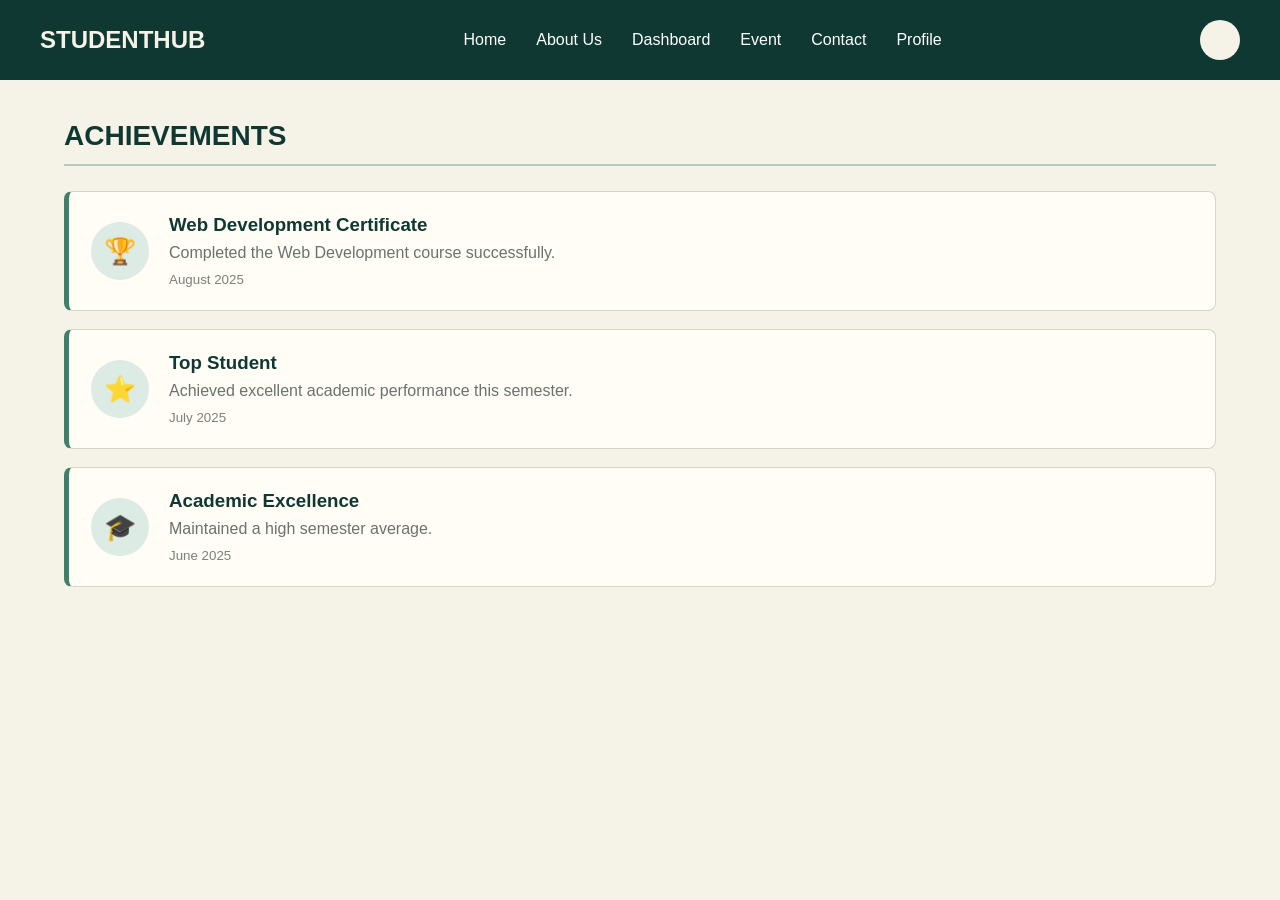
==== Page/achievement.html @ 39e1b29e "first commit" ====
<!DOCTYPE html>
<html lang="en">
<head>
    <meta charset="UTF-8">
    <meta name="viewport" content="width=device-width, initial-scale=1.0">
    <title>StudentHub - Achievements</title>
    <link rel="stylesheet" href="../CSS/achievement.css">
</head>
<body>

<div class="navbar">
    <div class="logo">STUDENTHUB</div>

    <ul>
        <li><a href="home.html">Home</a></li>
        <li><a href="about.html">About Us</a></li>
        <li><a href="dashboard.html">Dashboard</a></li>
        <li><a href="event.html">Event</a></li>
        <li><a href="contact.html">Contact</a></li>
        <li><a href="profile.html">Profile</a></li>
    </ul>

    <div class="profile"></div>
</div>

<div class="container">

    <h2>ACHIEVEMENTS</h2>

    <div class="achievement">
        <div class="icon">🏆</div>
        <div>
            <h3>Web Development Certificate</h3>
            <p>Completed the Web Development course successfully.</p>
            <small>August 2025</small>
        </div>
    </div>

    <div class="achievement">
        <div class="icon">⭐</div>
        <div>
            <h3>Top Student</h3>
            <p>Achieved excellent academic performance this semester.</p>
            <small>July 2025</small>
        </div>
    </div>

    <div class="achievement">
        <div class="icon">🎓</div>
        <div>
            <h3>Academic Excellence</h3>
            <p>Maintained a high semester average.</p>
            <small>June 2025</small>
        </div>
    </div>

</div>
<script src="JS/theme.js"></script>

</body>
</html>
---- CSS/achievement.css ----
*{
    margin:0;
    padding:0;
    box-sizing:border-box;
    font-family:Arial,sans-serif;
}

body{
    background:#f5f2e8;
    color:#102f2a;
}

/* Navbar */
.navbar{
    background:#103832;
    color:white;
    display:flex;
    justify-content:space-between;
    align-items:center;
    padding:20px 40px;
}

.logo{
    font-size:24px;
    font-weight:bold;
    color:#f5f2e8;
}

.navbar ul{
    display:flex;
    list-style:none;
}

.navbar li{
    margin:0 15px;
}

.navbar a{
    color:white;
    text-decoration:none;
}

.navbar a:hover{
    color:#8bc8b5;
}

.profile{
    width:40px;
    height:40px;
    background:#f5f2e8;
    border-radius:50%;
}

/* Page */
.container{
    width:90%;
    margin:40px auto;
}

h2{
    color:#103832;
    font-size:28px;
    margin-bottom:25px;
    border-bottom:2px solid #b8c9c1;
    padding-bottom:12px;
}

/* Achievement Cards */
.achievement{
    background:#fffdf5;
    border:1px solid #d8d4c7;
    border-left:5px solid #3f806d;
    padding:22px;
    margin-bottom:18px;
    display:flex;
    align-items:center;
    gap:20px;
    border-radius:8px;
}

.icon{
    width:58px;
    height:58px;
    background:#dcebe4;
    border-radius:50%;
    display:flex;
    align-items:center;
    justify-content:center;
    font-size:26px;
}

.achievement h3{
    color:#103832;
    margin-bottom:8px;
}

.achievement p{
    color:#68736f;
    margin-bottom:8px;
}

.achievement small{
    color:#7b817d;
}
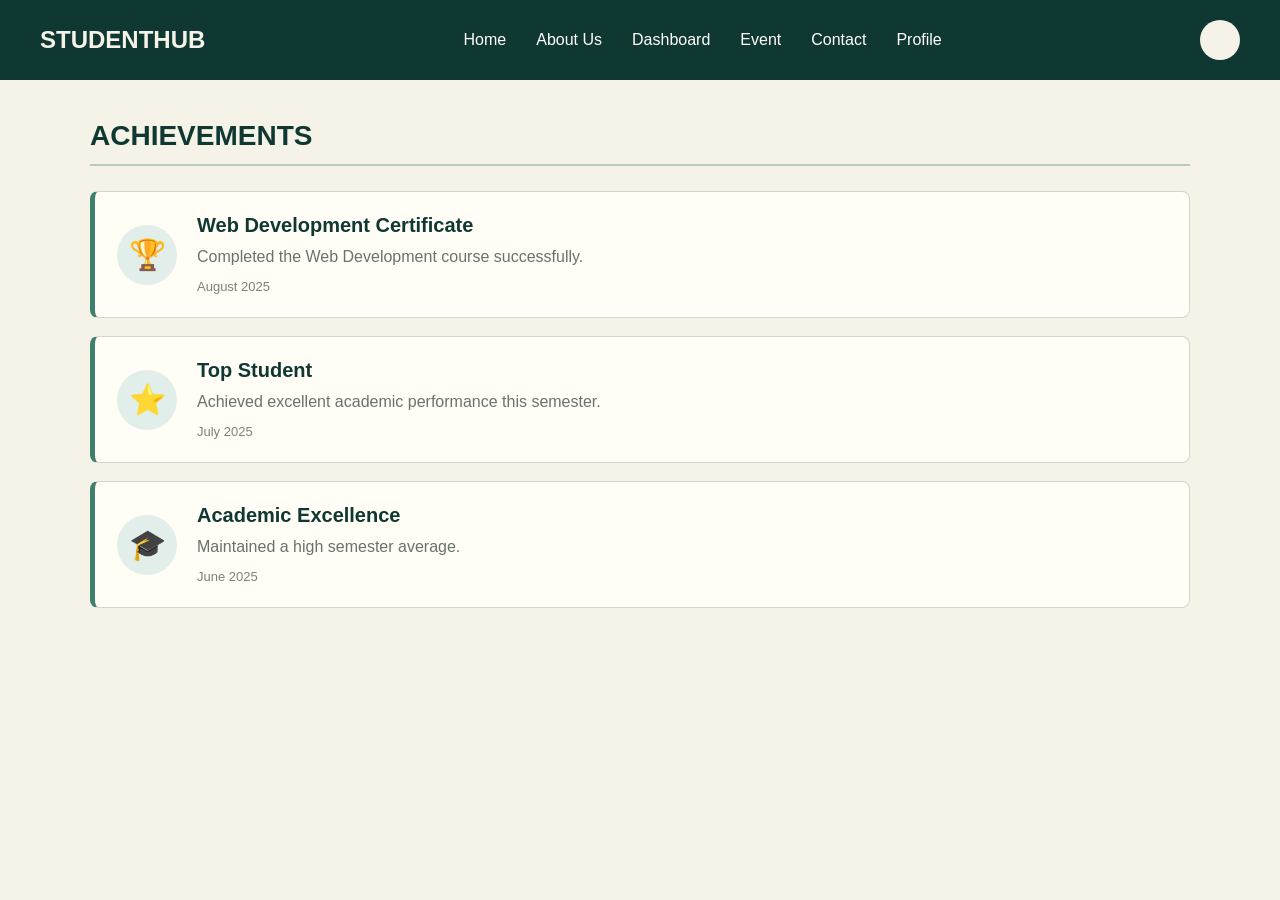
==== commit a6a084d1: "first commit" ====
--- a/Page/achievement.html
+++ b/Page/achievement.html
@@ -56,6 +56,7 @@
 
 </div>
 <script src="JS/theme.js"></script>
+<script src="../JS/achievement.js"></script>
 
 </body>
 </html>
--- a/CSS/achievement.css
+++ b/CSS/achievement.css
@@ -1,104 +1,288 @@
-*{
-    margin:0;
-    padding:0;
-    box-sizing:border-box;
-    font-family:Arial,sans-serif;
-}
-
-body{
-    background:#f5f2e8;
-    color:#102f2a;
-}
-
-/* Navbar */
-.navbar{
-    background:#103832;
-    color:white;
-    display:flex;
-    justify-content:space-between;
-    align-items:center;
-    padding:20px 40px;
-}
-
-.logo{
-    font-size:24px;
-    font-weight:bold;
-    color:#f5f2e8;
-}
-
-.navbar ul{
-    display:flex;
-    list-style:none;
-}
-
-.navbar li{
-    margin:0 15px;
-}
-
-.navbar a{
-    color:white;
-    text-decoration:none;
-}
-
-.navbar a:hover{
-    color:#8bc8b5;
-}
-
-.profile{
-    width:40px;
-    height:40px;
-    background:#f5f2e8;
-    border-radius:50%;
-}
-
-/* Page */
-.container{
-    width:90%;
-    margin:40px auto;
-}
-
-h2{
-    color:#103832;
-    font-size:28px;
-    margin-bottom:25px;
-    border-bottom:2px solid #b8c9c1;
-    padding-bottom:12px;
-}
+* {
+    margin: 0;
+    padding: 0;
+    box-sizing: border-box;
+    font-family: Arial, sans-serif;
+}
+
+/* ================= BODY ================= */
+
+body {
+    background: #f5f2e8;
+    color: #102f2a;
+    min-height: 100vh;
+}
+
+
+/* ================= NAVBAR ================= */
+
+.navbar {
+    background: #103832;
+    color: white;
+    display: flex;
+    justify-content: space-between;
+    align-items: center;
+    padding: 20px 40px;
+}
+
+.logo {
+    font-size: 24px;
+    font-weight: bold;
+    color: #f5f2e8;
+}
+
+.navbar ul {
+    display: flex;
+    list-style: none;
+}
+
+.navbar li {
+    margin: 0 15px;
+}
+
+.navbar a {
+    color: white;
+    text-decoration: none;
+    transition: 0.3s;
+}
+
+.navbar a:hover {
+    color: #8bc8b5;
+}
+
+/* Profile Circle */
+
+.profile {
+    width: 40px;
+    height: 40px;
+    background: #f5f2e8;
+    border-radius: 50%;
+}
+
+
+/* ================= PAGE CONTAINER ================= */
+
+.container {
+    width: 90%;
+    max-width: 1100px;
+    margin: 40px auto;
+}
+
+
+/* ================= PAGE TITLE ================= */
+
+.container h2 {
+    color: #103832;
+    font-size: 28px;
+    margin-bottom: 25px;
+    border-bottom: 2px solid #b8c9c1;
+    padding-bottom: 12px;
+}
+
+
+/* ================= ACHIEVEMENT CARDS ================= */
+
+.achievement {
+    background: #fffdf5;
+    border: 1px solid #d8d4c7;
+    border-left: 5px solid #3f806d;
+    padding: 22px;
+    margin-bottom: 18px;
+
+    display: flex;
+    align-items: center;
+    gap: 20px;
+
+    border-radius: 8px;
+
+    cursor: pointer;
+
+    transition:
+        transform 0.3s ease,
+        box-shadow 0.3s ease,
+        background 0.3s ease;
+}
+
+.achievement:hover {
+    transform: translateY(-5px);
+    box-shadow: 0 8px 20px rgba(0, 0, 0, 0.10);
+}
+
+
+/* ================= ACHIEVEMENT ICON ================= */
+
+.icon {
+    width: 60px;
+    height: 60px;
+
+    background: #e2eee9;
+    border-radius: 50%;
+
+    display: flex;
+    justify-content: center;
+    align-items: center;
+
+    font-size: 30px;
+
+    flex-shrink: 0;
+}
+
+
+/* ================= ACHIEVEMENT TEXT ================= */
+
+.achievement h3 {
+    color: #103832;
+    margin-bottom: 8px;
+    font-size: 20px;
+}
+
+.achievement p {
+    color: #68736f;
+    margin-bottom: 8px;
+    line-height: 1.5;
+}
+
+.achievement small {
+    color: #7b817d;
+    font-size: 13px;
+}
+
+
+/* ================= DARK MODE ================= */
+
+body.dark {
+    background: #0d2823;
+    color: #f5f3ea;
+}
+
+
+/* Container */
+
+body.dark .container {
+    color: #f5f3ea;
+}
+
+
+/* Heading */
+
+body.dark .container h2 {
+    color: #f5f3ea;
+    border-color: #355f55;
+}
+
 
 /* Achievement Cards */
-.achievement{
-    background:#fffdf5;
-    border:1px solid #d8d4c7;
-    border-left:5px solid #3f806d;
-    padding:22px;
-    margin-bottom:18px;
-    display:flex;
-    align-items:center;
-    gap:20px;
-    border-radius:8px;
-}
-
-.icon{
-    width:58px;
-    height:58px;
-    background:#dcebe4;
-    border-radius:50%;
-    display:flex;
-    align-items:center;
-    justify-content:center;
-    font-size:26px;
-}
-
-.achievement h3{
-    color:#103832;
-    margin-bottom:8px;
-}
-
-.achievement p{
-    color:#68736f;
-    margin-bottom:8px;
-}
-
-.achievement small{
-    color:#7b817d;
+
+body.dark .achievement {
+    background: #173b34;
+    border-color: #355f55;
+    border-left-color: #5c9f89;
+    color: #f5f3ea;
+}
+
+body.dark .achievement:hover {
+    background: #1c463e;
+    box-shadow: 0 8px 20px rgba(0, 0, 0, 0.30);
+}
+
+
+/* Achievement Text */
+
+body.dark .achievement h3 {
+    color: #f5f3ea;
+}
+
+body.dark .achievement p {
+    color: #c5d4ce;
+}
+
+body.dark .achievement small {
+    color: #aebfba;
+}
+
+
+/* Icon */
+
+body.dark .icon {
+    background: #245247;
+}
+
+
+/* ================= RESPONSIVE DESIGN ================= */
+
+@media (max-width: 768px) {
+
+    .navbar {
+        padding: 15px 20px;
+        flex-wrap: wrap;
+    }
+
+    .logo {
+        font-size: 20px;
+    }
+
+    .navbar ul {
+        margin-top: 15px;
+        width: 100%;
+        justify-content: center;
+        flex-wrap: wrap;
+    }
+
+    .navbar li {
+        margin: 5px 10px;
+    }
+
+    .profile {
+        display: none;
+    }
+
+    .container {
+        width: 92%;
+        margin: 30px auto;
+    }
+
+    .container h2 {
+        font-size: 24px;
+    }
+
+    .achievement {
+        padding: 18px;
+    }
+
+    .achievement h3 {
+        font-size: 18px;
+    }
+}
+
+
+@media (max-width: 500px) {
+
+    .navbar {
+        justify-content: center;
+    }
+
+    .logo {
+        width: 100%;
+        text-align: center;
+    }
+
+    .navbar ul {
+        flex-direction: column;
+        align-items: center;
+    }
+
+    .navbar li {
+        margin: 6px 0;
+    }
+
+    .achievement {
+        flex-direction: column;
+        text-align: center;
+    }
+
+    .icon {
+        width: 55px;
+        height: 55px;
+    }
+
 }
